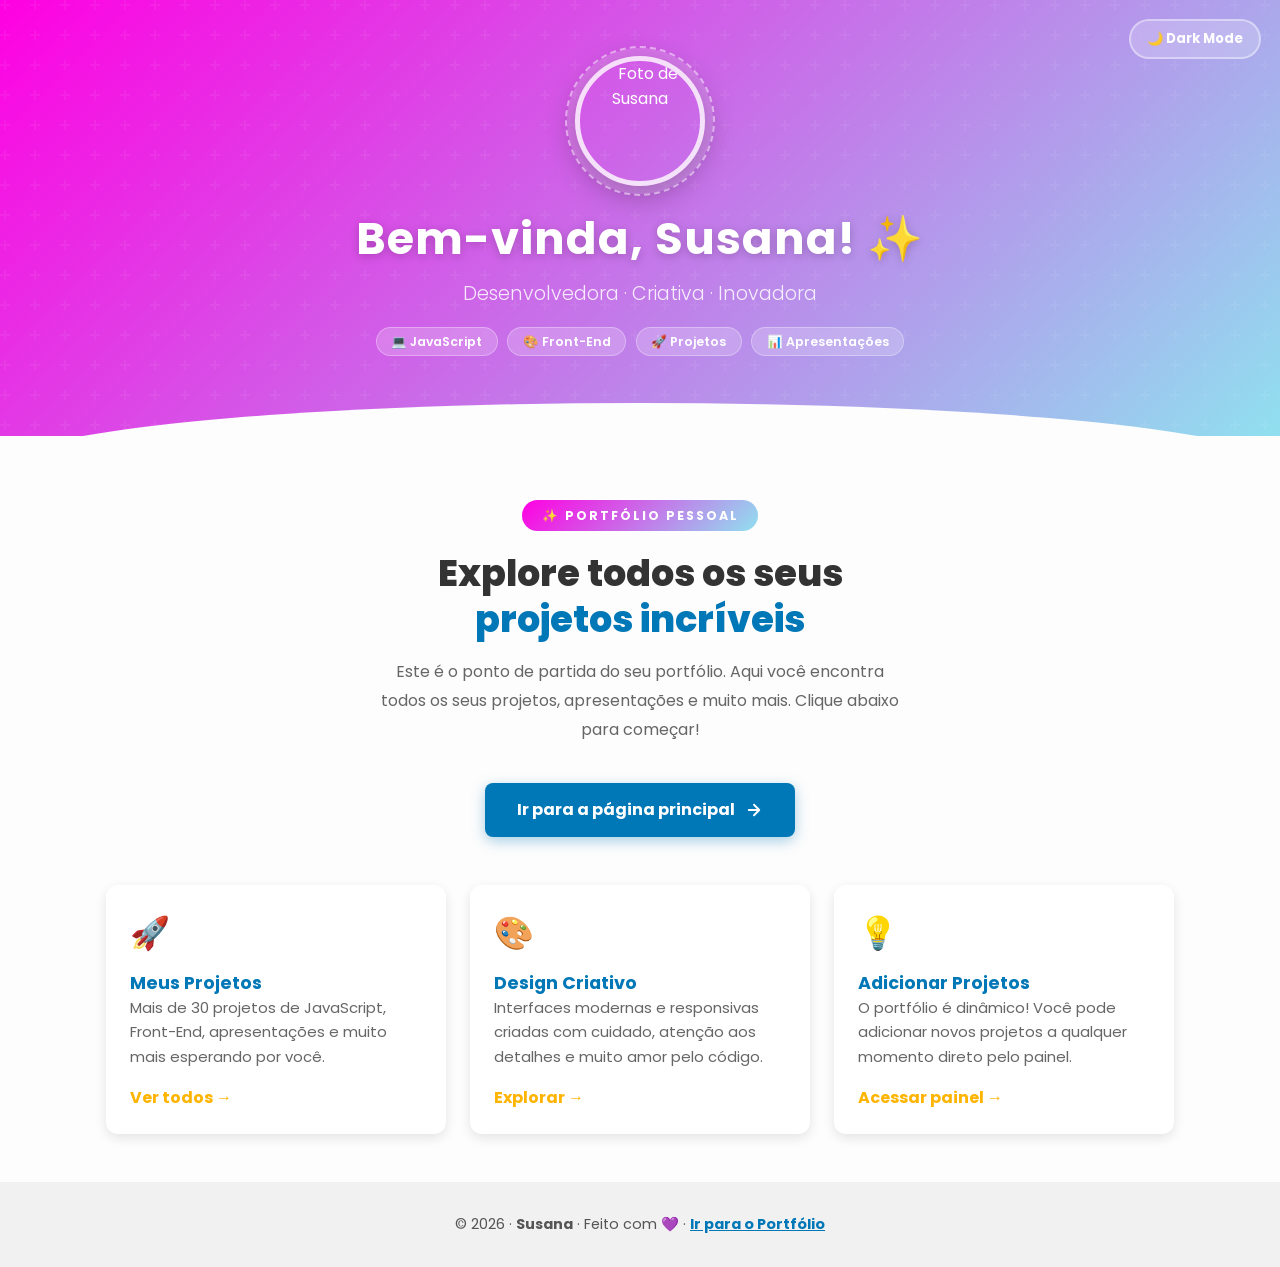
==== boas vindas.html @ 1729e867 "Add files via upload" ====
<!DOCTYPE html>
<html lang="pt-BR">
<head>
  <meta charset="UTF-8" />
  <meta name="viewport" content="width=device-width, initial-scale=1.0"/>
  <title>Bem-vinda, Susana ✨</title>
  <link href="https://fonts.googleapis.com/css2?family=Poppins:wght@300;400;600;700&display=swap" rel="stylesheet">
  <style>
    :root {
      --bg-light: #fdfdfd;
      --bg-dark: #121212;
      --text-light: #333;
      --text-dark: #f5f5f5;
      --accent: #0077b6;
      --secondary: #ffb400;
      --gradient: linear-gradient(135deg, #FF00E2, #90e0ef);
    }

    * { margin: 0; padding: 0; box-sizing: border-box; }

    body {
      font-family: 'Poppins', 'Segoe UI', sans-serif;
      background: var(--bg-light);
      color: var(--text-light);
      transition: background 0.4s ease, color 0.4s ease;
      min-height: 100vh;
      display: flex;
      flex-direction: column;
    }

    /* ── HEADER ── */
    header {
      text-align: center;
      padding: 3.5rem 1rem 5rem;
      background: var(--gradient);
      color: #fff;
      position: relative;
      overflow: hidden;
    }

    header::before {
      content: '';
      position: absolute;
      inset: 0;
      background: url("data:image/svg+xml,%3Csvg width='60' height='60' viewBox='0 0 60 60' xmlns='http://www.w3.org/2000/svg'%3E%3Cg fill='none' fill-rule='evenodd'%3E%3Cg fill='%23ffffff' fill-opacity='0.05'%3E%3Cpath d='M36 34v-4h-2v4h-4v2h4v4h2v-4h4v-2h-4zm0-30V0h-2v4h-4v2h4v4h2V6h4V4h-4zM6 34v-4H4v4H0v2h4v4h2v-4h4v-2H6zM6 4V0H4v4H0v2h4v4h2V6h4V4H6z'/%3E%3C/g%3E%3C/g%3E%3C/svg%3E");
    }

    header::after {
      content: '';
      position: absolute;
      bottom: -32px;
      left: 0;
      width: 100%;
      height: 65px;
      background: var(--bg-light);
      border-radius: 50% 50% 0 0 / 100% 100% 0 0;
      transition: background 0.4s ease;
    }

    /* Avatar igual ao portfólio */
    .avatar-wrapper {
      position: relative;
      display: inline-block;
      margin-bottom: 1.2rem;
    }

    .avatar-wrapper img {
      width: 130px;
      height: 130px;
      border-radius: 50%;
      border: 5px solid rgba(255,255,255,0.8);
      box-shadow: 0 0 0 8px rgba(255,255,255,0.15), 0 8px 30px rgba(0,0,0,0.3);
      object-fit: cover;
      display: block;
    }

    .avatar-ring {
      position: absolute;
      inset: -10px;
      border-radius: 50%;
      border: 2px dashed rgba(255,255,255,0.5);
      animation: spin 12s linear infinite;
    }

    @keyframes spin { to { transform: rotate(360deg); } }

    header h1 {
      margin: 0;
      font-size: 2.8rem;
      font-weight: 700;
      letter-spacing: 1px;
      text-shadow: 0 2px 10px rgba(0,0,0,0.2);
    }

    header p {
      font-size: 1.2rem;
      color: rgba(255,255,255,0.85);
      margin-top: 0.4rem;
      font-weight: 300;
    }

    .badges {
      display: flex;
      justify-content: center;
      gap: 0.6rem;
      margin-top: 1.2rem;
      flex-wrap: wrap;
    }

    .badge {
      background: rgba(255,255,255,0.2);
      backdrop-filter: blur(6px);
      color: #fff;
      padding: 0.3rem 0.9rem;
      border-radius: 50px;
      font-size: 0.78rem;
      font-weight: 600;
      border: 1px solid rgba(255,255,255,0.3);
    }

    /* Botão dark mode */
    .toggle-btn {
      position: absolute;
      top: 1.2rem;
      right: 1.2rem;
      background: rgba(255,255,255,0.2);
      border: 2px solid rgba(255,255,255,0.4);
      color: #fff;
      padding: 0.5rem 1rem;
      border-radius: 50px;
      cursor: pointer;
      font-size: 0.82rem;
      font-weight: bold;
      font-family: 'Poppins', sans-serif;
      backdrop-filter: blur(6px);
      transition: background 0.3s, transform 0.2s;
    }

    .toggle-btn:hover {
      background: rgba(255,255,255,0.35);
      transform: scale(1.05);
    }

    /* ── CONTEÚDO ── */
    .welcome-content {
      display: flex;
      flex-direction: column;
      align-items: center;
      justify-content: center;
      flex: 1;
      padding: 4rem 1rem 2rem;
      text-align: center;
    }

    .welcome-badge {
      display: inline-block;
      background: var(--gradient);
      color: #fff;
      font-size: 0.78rem;
      font-weight: 700;
      letter-spacing: 2px;
      text-transform: uppercase;
      padding: 0.4rem 1.2rem;
      border-radius: 50px;
      margin-bottom: 1.2rem;
      opacity: 0;
      animation: fadeIn 0.6s 0.1s forwards;
    }

    .welcome-title {
      font-size: 2.3rem;
      font-weight: 800;
      color: var(--text-light);
      margin-bottom: 1rem;
      line-height: 1.25;
      opacity: 0;
      animation: fadeIn 0.7s 0.2s forwards;
      transition: color 0.4s;
    }

    .welcome-title span {
      color: var(--accent);
    }

    .welcome-desc {
      font-size: 1rem;
      color: #666;
      max-width: 520px;
      line-height: 1.8;
      margin-bottom: 2.4rem;
      opacity: 0;
      animation: fadeIn 0.7s 0.3s forwards;
      transition: color 0.4s;
    }

    /* ── BOTÃO PRINCIPAL ── */
    .btn-go {
      display: inline-flex;
      align-items: center;
      gap: 10px;
      padding: 0.9rem 2rem;
      border: none;
      border-radius: 8px;
      background: var(--accent);
      color: #fff;
      cursor: pointer;
      font-weight: bold;
      font-size: 1rem;
      font-family: 'Poppins', sans-serif;
      text-decoration: none;
      transition: background 0.3s ease, transform 0.2s ease, box-shadow 0.3s;
      box-shadow: 0 4px 14px rgba(0,119,182,0.35);
      opacity: 0;
      animation: fadeIn 0.7s 0.4s forwards;
    }

    .btn-go:hover {
      background: #005f87;
      transform: scale(1.05);
      box-shadow: 0 6px 20px rgba(0,119,182,0.5);
    }

    .btn-go:hover svg {
      transform: translateX(4px);
    }

    .btn-go svg {
      transition: transform 0.2s;
    }

    /* ── CARDS ── */
    main {
      max-width: 1100px;
      margin: auto;
      padding: 1rem 1rem 3rem;
      display: grid;
      grid-template-columns: repeat(auto-fit, minmax(280px, 1fr));
      gap: 1.5rem;
      width: 100%;
    }

    .card {
      background: #fff;
      padding: 1.5rem;
      border-radius: 12px;
      box-shadow: 0 4px 12px rgba(0,0,0,0.1);
      transition: transform 0.3s, box-shadow 0.3s, background 0.4s;
      opacity: 0;
      transform: translateY(20px);
      animation: fadeIn 0.8s forwards;
    }

    .card:nth-child(1) { animation-delay: 0.5s; }
    .card:nth-child(2) { animation-delay: 0.65s; }
    .card:nth-child(3) { animation-delay: 0.8s; }

    .card:hover {
      transform: translateY(-5px) scale(1.03);
      box-shadow: 0 6px 18px rgba(0,0,0,0.2);
    }

    .card-icon { font-size: 2rem; margin-bottom: 0.8rem; }

    .card h2 {
      margin-top: 0;
      color: var(--accent);
      font-size: 1.1rem;
    }

    .card p {
      font-size: 0.93rem;
      color: #666;
      line-height: 1.65;
      transition: color 0.4s;
    }

    .card a {
      display: inline-block;
      margin-top: 1rem;
      color: var(--secondary);
      text-decoration: none;
      font-weight: bold;
      transition: color 0.3s ease;
    }

    .card a:hover { color: #e09b00; }

    /* ── FOOTER ── */
    footer {
      text-align: center;
      padding: 2rem;
      background: #f1f1f1;
      font-size: 0.9rem;
      color: #555;
      transition: background 0.4s ease, color 0.4s ease;
    }

    footer a { color: var(--accent); font-weight: bold; }

    /* ── DARK MODE ── */
    .dark-mode { background: var(--bg-dark); color: var(--text-dark); }
    .dark-mode header::after { background: var(--bg-dark); }
    .dark-mode .welcome-title { color: var(--text-dark); }
    .dark-mode .welcome-desc,
    .dark-mode .card p { color: #aaa; }
    .dark-mode .card { background: #1e1e1e; color: var(--text-dark); }
    .dark-mode footer { background: #1a1a1a; color: #ccc; }

    /* ── ANIMAÇÃO ── */
    @keyframes fadeIn {
      to { opacity: 1; transform: translateY(0); }
    }
  </style>
</head>
<body>

  <!-- HEADER -->
  <header>
    <button class="toggle-btn" onclick="toggleDark()" id="darkBtn">🌙 Dark Mode</button>

    <div class="avatar-wrapper">
      <div class="avatar-ring"></div>
      <img src="https://api.dicebear.com/7.x/adventurer/svg?seed=Susana&backgroundColor=ffdfbf" alt="Foto de Susana">
    </div>

    <h1>Bem-vinda, Susana! ✨</h1>
    <p>Desenvolvedora · Criativa · Inovadora</p>

    <div class="badges">
      <span class="badge">💻 JavaScript</span>
      <span class="badge">🎨 Front-End</span>
      <span class="badge">🚀 Projetos</span>
      <span class="badge">📊 Apresentações</span>
    </div>
  </header>

  <!-- CONTEÚDO CENTRAL -->
  <div class="welcome-content">
    <span class="welcome-badge">✨ Portfólio Pessoal</span>

    <h2 class="welcome-title">
      Explore todos os seus<br><span>projetos incríveis</span>
    </h2>

    <p class="welcome-desc">
      Este é o ponto de partida do seu portfólio. Aqui você encontra todos
      os seus projetos, apresentações e muito mais. Clique abaixo para começar!
    </p>

    <!-- BOTÃO → vai para o portfólio -->
    <a href="index.html" class="btn-go">
      Ir para a página principal
      <svg width="18" height="18" fill="none" stroke="currentColor"
           stroke-width="2.5" stroke-linecap="round" stroke-linejoin="round"
           viewBox="0 0 24 24">
        <path d="M5 12h14M12 5l7 7-7 7"/>
      </svg>
    </a>
  </div>

  <!-- CARDS DE DESTAQUE -->
  <main>
    <div class="card">
      <div class="card-icon">🚀</div>
      <h2>Meus Projetos</h2>
      <p>Mais de 30 projetos de JavaScript, Front-End, apresentações e muito mais esperando por você.</p>
      <a href="index.html">Ver todos →</a>
    </div>

    <div class="card">
      <div class="card-icon">🎨</div>
      <h2>Design Criativo</h2>
      <p>Interfaces modernas e responsivas criadas com cuidado, atenção aos detalhes e muito amor pelo código.</p>
      <a href="index.html">Explorar →</a>
    </div>

    <div class="card">
      <div class="card-icon">💡</div>
      <h2>Adicionar Projetos</h2>
      <p>O portfólio é dinâmico! Você pode adicionar novos projetos a qualquer momento direto pelo painel.</p>
      <a href="index.html">Acessar painel →</a>
    </div>
  </main>

  <!-- FOOTER -->
  <footer>
    <p>© 2026 · <strong>Susana</strong> · Feito com 💜 · <a href="index.html">Ir para o Portfólio</a></p>
  </footer>

  <script>
    function toggleDark() {
      const isDark = document.body.classList.toggle('dark-mode');
      document.getElementById('darkBtn').textContent = isDark ? '☀️ Light Mode' : '🌙 Dark Mode';
    }
  </script>

</body>
</html>
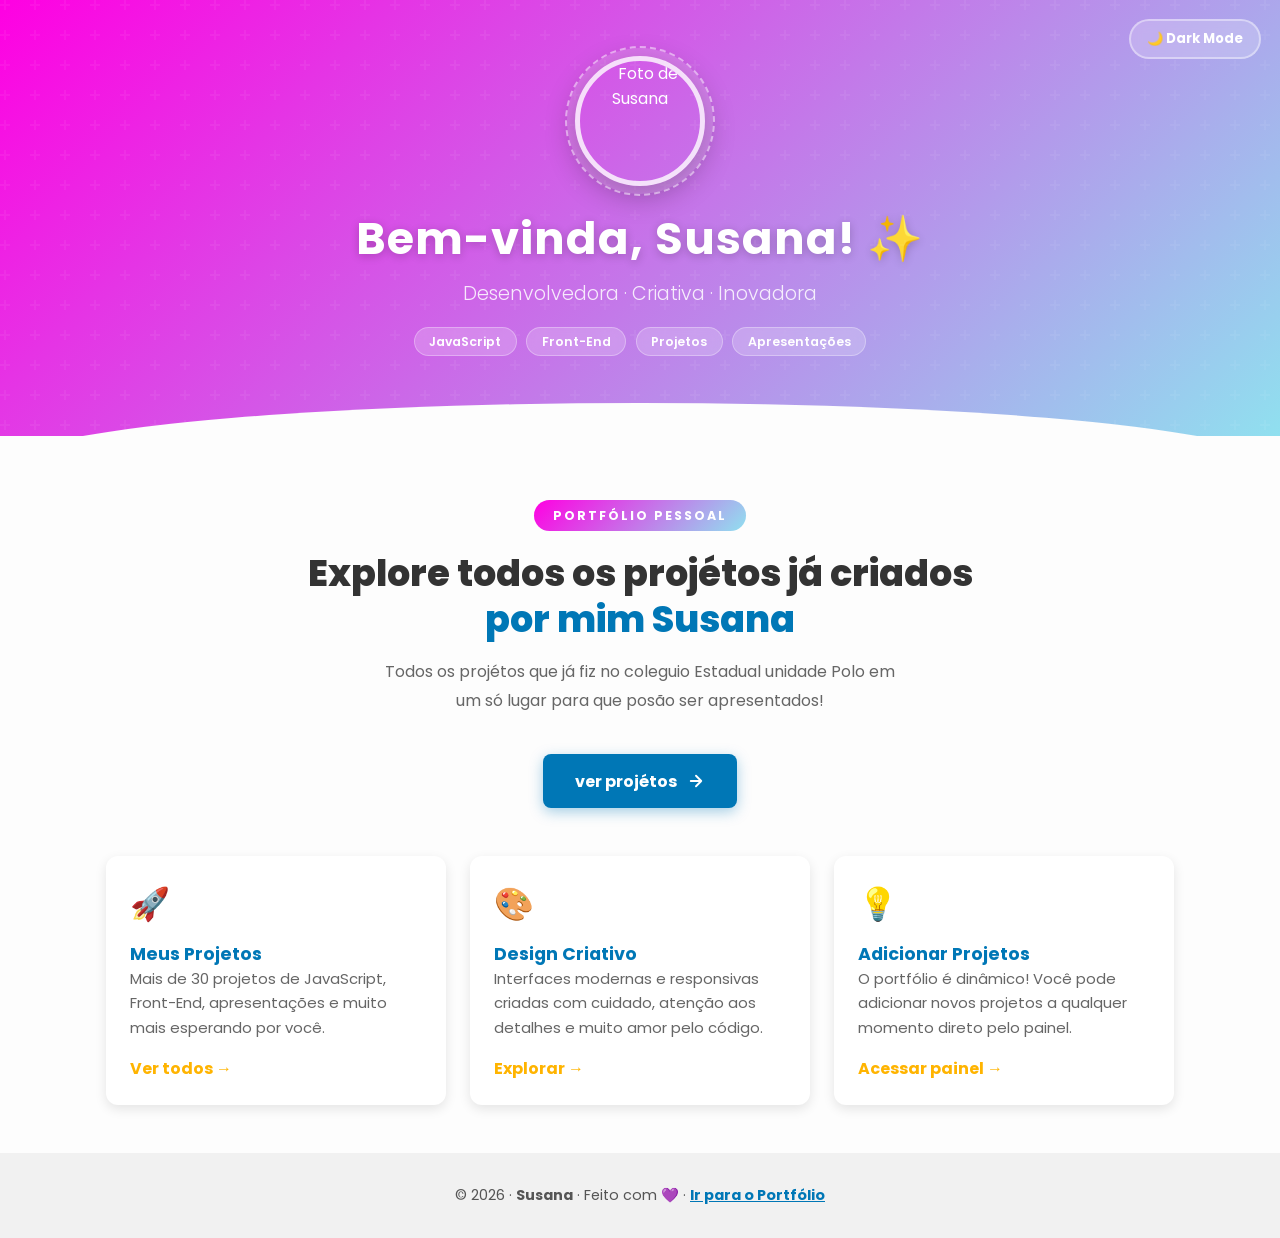
==== commit fe3ae7a6: "Update boas vindas.html" ====
--- a/boas vindas.html
+++ b/boas vindas.html
@@ -3,7 +3,7 @@
 <head>
   <meta charset="UTF-8" />
   <meta name="viewport" content="width=device-width, initial-scale=1.0"/>
-  <title>Bem-vinda, Susana ✨</title>
+  <title>Bem-vindos ao mue portifolio ✨</title>
   <link href="https://fonts.googleapis.com/css2?family=Poppins:wght@300;400;600;700&display=swap" rel="stylesheet">
   <style>
     :root {
@@ -327,29 +327,29 @@
     <p>Desenvolvedora · Criativa · Inovadora</p>
 
     <div class="badges">
-      <span class="badge">💻 JavaScript</span>
-      <span class="badge">🎨 Front-End</span>
-      <span class="badge">🚀 Projetos</span>
-      <span class="badge">📊 Apresentações</span>
+      <span class="badge"> JavaScript</span>
+      <span class="badge"> Front-End</span>
+      <span class="badge"> Projetos</span>
+      <span class="badge"> Apresentações</span>
     </div>
   </header>
 
   <!-- CONTEÚDO CENTRAL -->
   <div class="welcome-content">
-    <span class="welcome-badge">✨ Portfólio Pessoal</span>
+    <span class="welcome-badge"> Portfólio Pessoal</span>
 
     <h2 class="welcome-title">
-      Explore todos os seus<br><span>projetos incríveis</span>
+      Explore todos os projétos já criados<br><span>por mim Susana</span>
     </h2>
 
     <p class="welcome-desc">
-      Este é o ponto de partida do seu portfólio. Aqui você encontra todos
-      os seus projetos, apresentações e muito mais. Clique abaixo para começar!
+      Todos os projétos que já fiz no coleguio Estadual unidade Polo 
+          em um só lugar para que posão ser apresentados! 
     </p>
 
     <!-- BOTÃO → vai para o portfólio -->
     <a href="index.html" class="btn-go">
-      Ir para a página principal
+      ver projétos
       <svg width="18" height="18" fill="none" stroke="currentColor"
            stroke-width="2.5" stroke-linecap="round" stroke-linejoin="round"
            viewBox="0 0 24 24">
@@ -395,4 +395,4 @@
   </script>
 
 </body>
-</html>+</html>
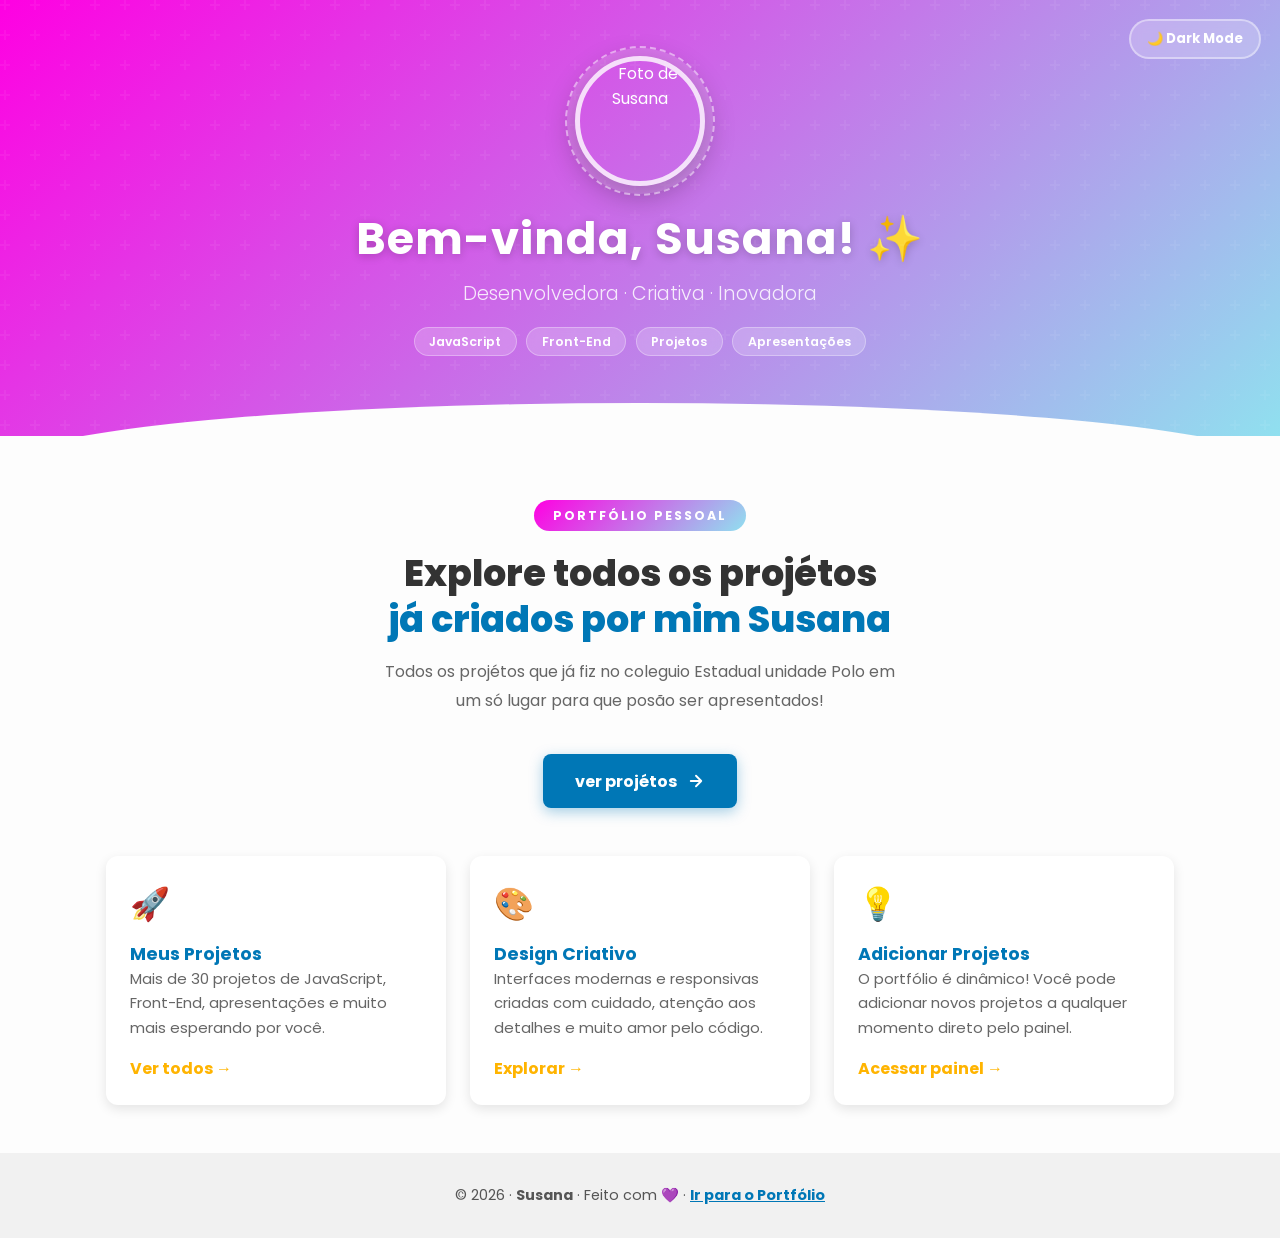
==== commit 111bab09: "Update boas vindas.html" ====
--- a/boas vindas.html
+++ b/boas vindas.html
@@ -339,7 +339,7 @@
     <span class="welcome-badge"> Portfólio Pessoal</span>
 
     <h2 class="welcome-title">
-      Explore todos os projétos já criados<br><span>por mim Susana</span>
+      Explore todos os projétos<br><span>já criados por mim Susana</span>
     </h2>
 
     <p class="welcome-desc">
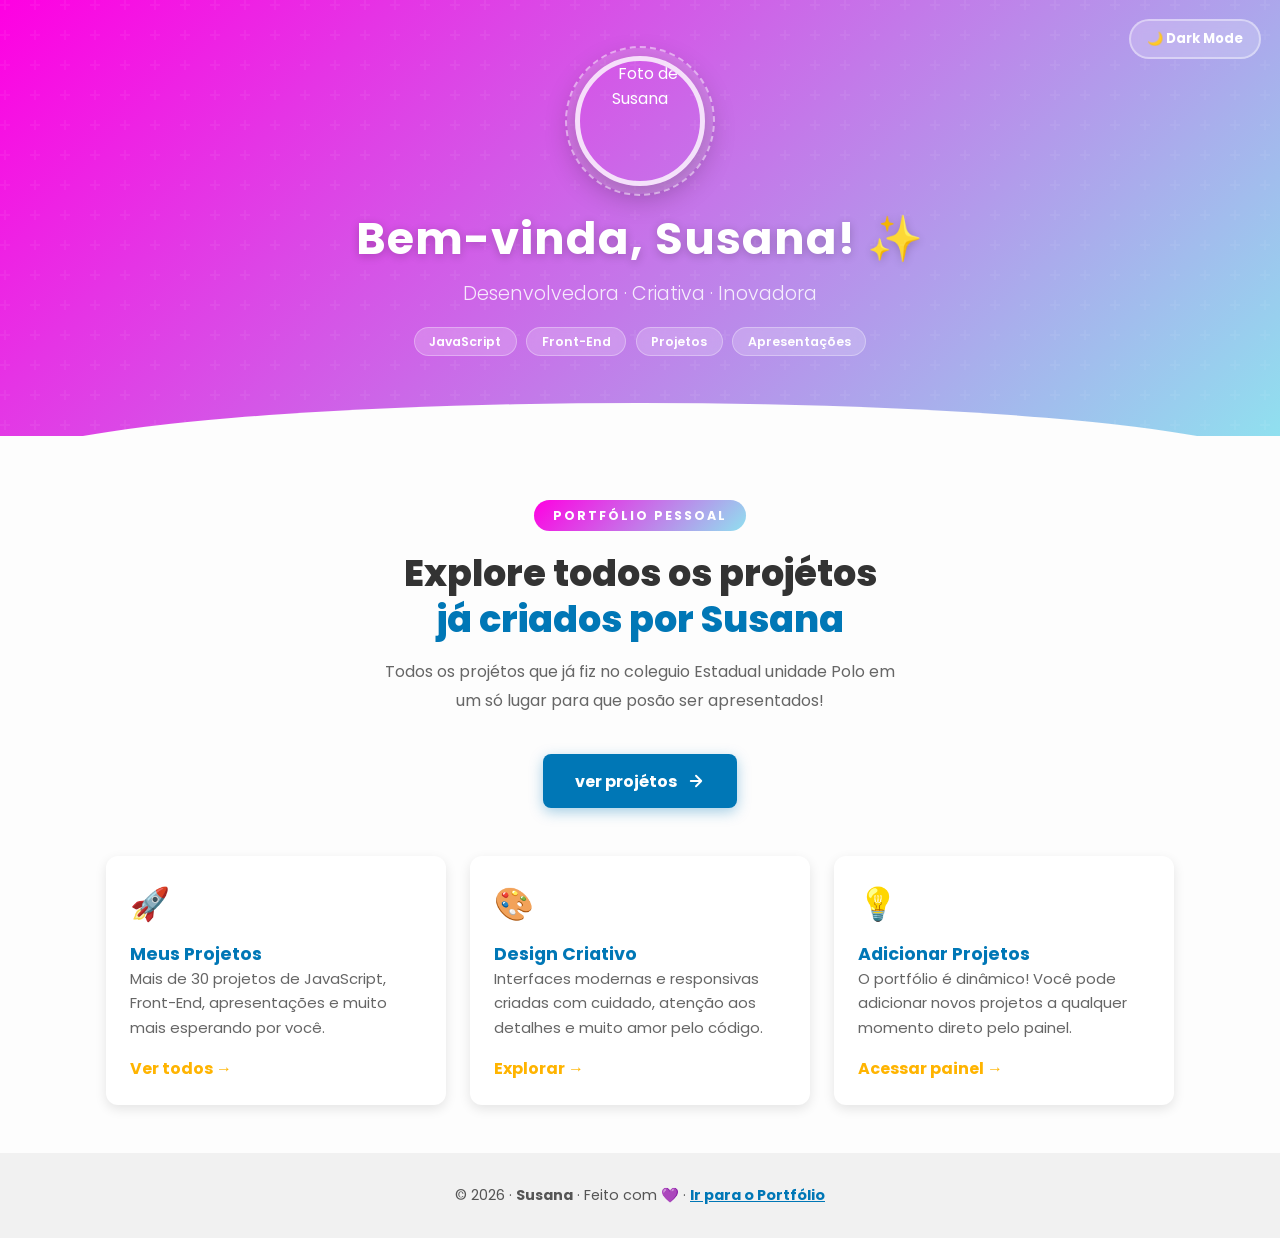
==== commit 94a96db1: "Update boas vindas.html" ====
--- a/boas vindas.html
+++ b/boas vindas.html
@@ -339,7 +339,7 @@
     <span class="welcome-badge"> Portfólio Pessoal</span>
 
     <h2 class="welcome-title">
-      Explore todos os projétos<br><span>já criados por mim Susana</span>
+      Explore todos os projétos<br><span>já criados por Susana</span>
     </h2>
 
     <p class="welcome-desc">
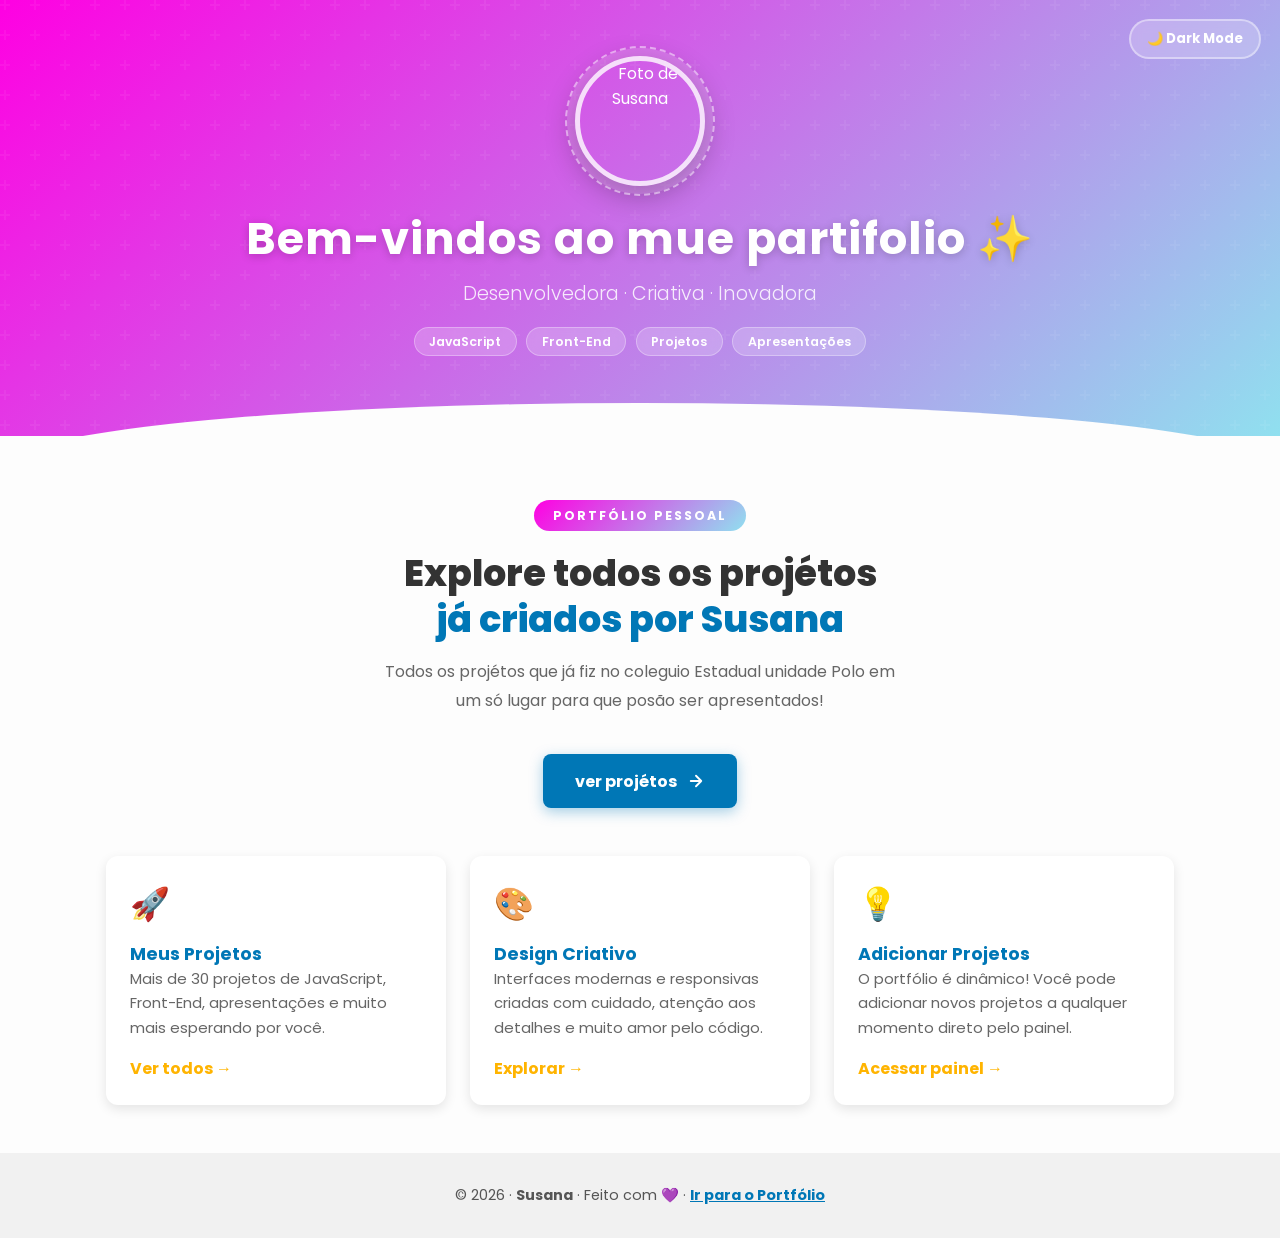
==== commit 3535d6d0: "Update boas vindas.html" ====
--- a/boas vindas.html
+++ b/boas vindas.html
@@ -323,7 +323,7 @@
       <img src="https://api.dicebear.com/7.x/adventurer/svg?seed=Susana&backgroundColor=ffdfbf" alt="Foto de Susana">
     </div>
 
-    <h1>Bem-vinda, Susana! ✨</h1>
+    <h1>Bem-vindos ao mue partifolio ✨</h1>
     <p>Desenvolvedora · Criativa · Inovadora</p>
 
     <div class="badges">
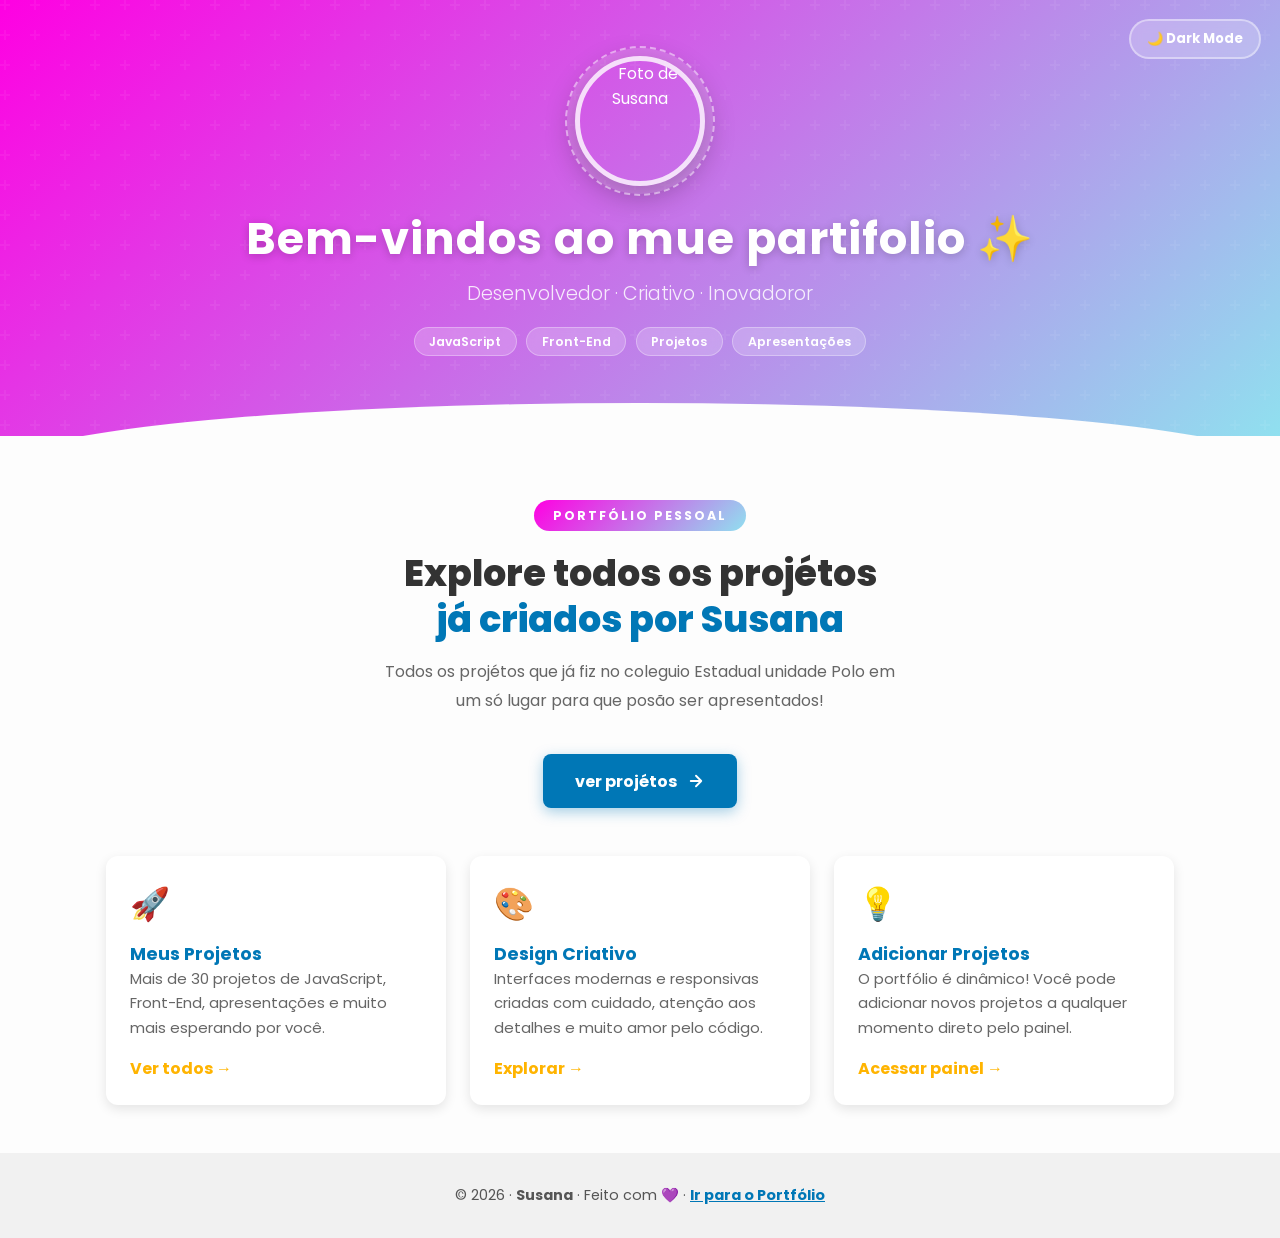
==== commit 320997f8: "Update boas vindas.html" ====
--- a/boas vindas.html
+++ b/boas vindas.html
@@ -324,7 +324,7 @@
     </div>
 
     <h1>Bem-vindos ao mue partifolio ✨</h1>
-    <p>Desenvolvedora · Criativa · Inovadora</p>
+    <p>Desenvolvedor · Criativo · Inovadoror</p>
 
     <div class="badges">
       <span class="badge"> JavaScript</span>
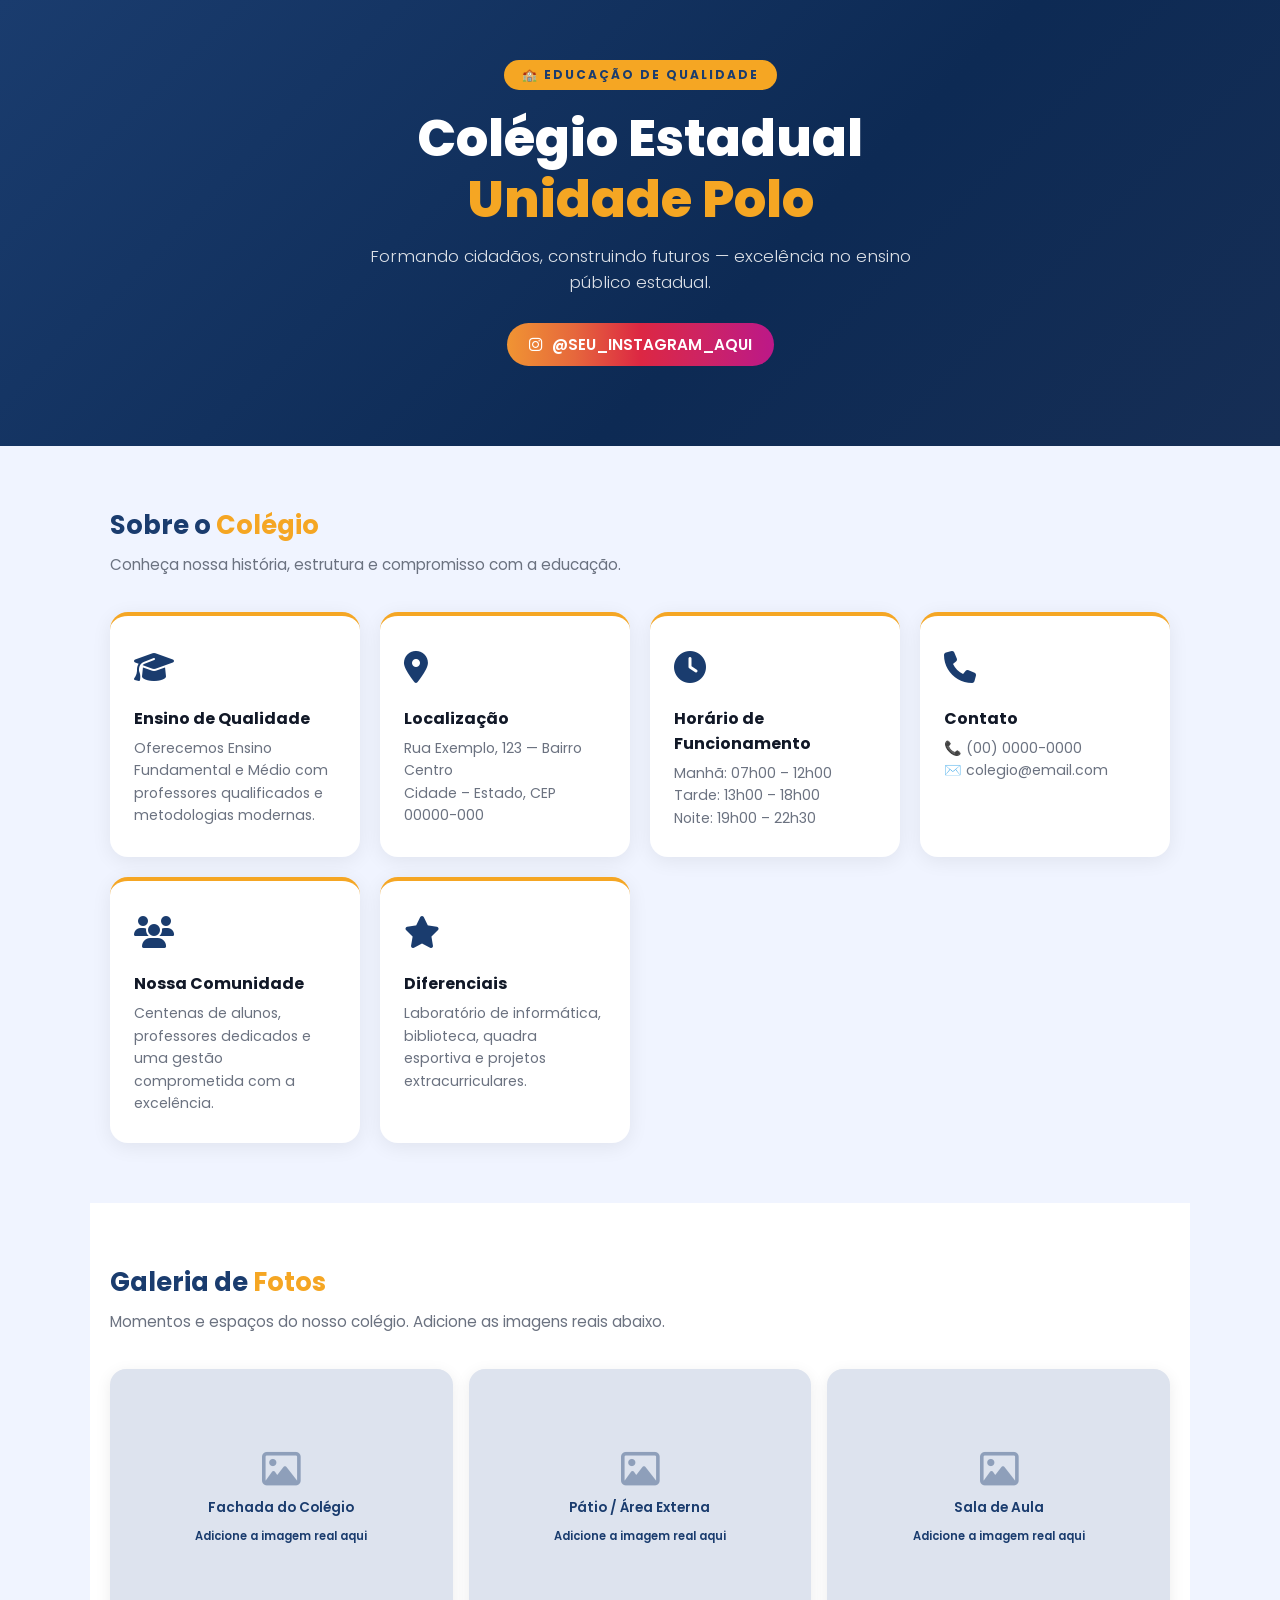
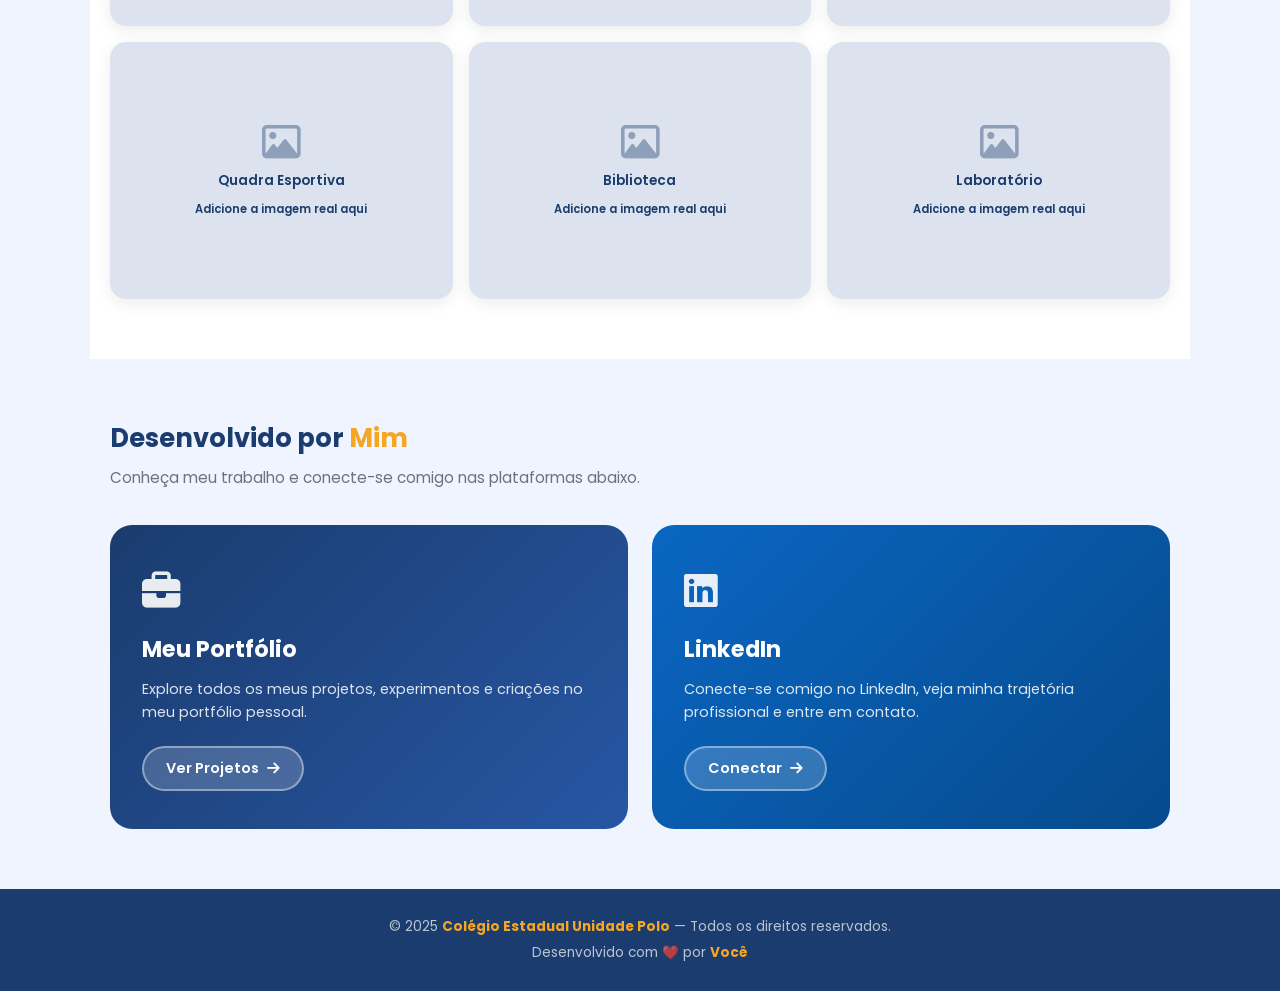
==== commit 5b8d2dfd: "tela inicial.html" ====
--- a/boas vindas.html
+++ b/boas vindas.html
@@ -1,398 +1,366 @@
+
 <!DOCTYPE html>
 <html lang="pt-BR">
 <head>
   <meta charset="UTF-8" />
   <meta name="viewport" content="width=device-width, initial-scale=1.0"/>
-  <title>Bem-vindos ao mue portifolio ✨</title>
-  <link href="https://fonts.googleapis.com/css2?family=Poppins:wght@300;400;600;700&display=swap" rel="stylesheet">
+  <title>Colégio Estadual Unidade Polo</title>
+  <link href="https://fonts.googleapis.com/css2?family=Poppins:wght@300;400;600;700;800&display=swap" rel="stylesheet"/>
+  <link rel="stylesheet" href="https://cdnjs.cloudflare.com/ajax/libs/font-awesome/6.5.0/css/all.min.css"/>
   <style>
+    *, *::before, *::after { box-sizing: border-box; margin: 0; padding: 0; }
+
     :root {
-      --bg-light: #fdfdfd;
-      --bg-dark: #121212;
-      --text-light: #333;
-      --text-dark: #f5f5f5;
-      --accent: #0077b6;
-      --secondary: #ffb400;
-      --gradient: linear-gradient(135deg, #FF00E2, #90e0ef);
-    }
-
-    * { margin: 0; padding: 0; box-sizing: border-box; }
+      --blue:    #1a3c6e;
+      --gold:    #f5a623;
+      --light:   #f0f4ff;
+      --white:   #ffffff;
+      --gray:    #6b7280;
+      --dark:    #111827;
+    }
 
     body {
-      font-family: 'Poppins', 'Segoe UI', sans-serif;
-      background: var(--bg-light);
-      color: var(--text-light);
-      transition: background 0.4s ease, color 0.4s ease;
-      min-height: 100vh;
-      display: flex;
-      flex-direction: column;
-    }
-
-    /* ── HEADER ── */
+      font-family: 'Poppins', sans-serif;
+      background: var(--light);
+      color: var(--dark);
+      overflow-x: hidden;
+    }
+
+    /* ── HERO ── */
     header {
+      background: linear-gradient(135deg, var(--blue) 0%, #0d2a54 60%, #162e55 100%);
+      color: var(--white);
+      padding: 60px 20px 80px;
       text-align: center;
-      padding: 3.5rem 1rem 5rem;
-      background: var(--gradient);
-      color: #fff;
       position: relative;
       overflow: hidden;
     }
-
     header::before {
       content: '';
       position: absolute;
       inset: 0;
-      background: url("data:image/svg+xml,%3Csvg width='60' height='60' viewBox='0 0 60 60' xmlns='http://www.w3.org/2000/svg'%3E%3Cg fill='none' fill-rule='evenodd'%3E%3Cg fill='%23ffffff' fill-opacity='0.05'%3E%3Cpath d='M36 34v-4h-2v4h-4v2h4v4h2v-4h4v-2h-4zm0-30V0h-2v4h-4v2h4v4h2V6h4V4h-4zM6 34v-4H4v4H0v2h4v4h2v-4h4v-2H6zM6 4V0H4v4H0v2h4v4h2V6h4V4H6z'/%3E%3C/g%3E%3C/g%3E%3C/svg%3E");
-    }
-
-    header::after {
-      content: '';
-      position: absolute;
-      bottom: -32px;
-      left: 0;
-      width: 100%;
-      height: 65px;
-      background: var(--bg-light);
-      border-radius: 50% 50% 0 0 / 100% 100% 0 0;
-      transition: background 0.4s ease;
-    }
-
-    /* Avatar igual ao portfólio */
-    .avatar-wrapper {
-      position: relative;
+      background: url('https://www.transparenttextures.com/patterns/cubes.png') repeat;
+      opacity: .06;
+    }
+    .hero-badge {
       display: inline-block;
-      margin-bottom: 1.2rem;
-    }
-
-    .avatar-wrapper img {
-      width: 130px;
-      height: 130px;
-      border-radius: 50%;
-      border: 5px solid rgba(255,255,255,0.8);
-      box-shadow: 0 0 0 8px rgba(255,255,255,0.15), 0 8px 30px rgba(0,0,0,0.3);
-      object-fit: cover;
-      display: block;
-    }
-
-    .avatar-ring {
-      position: absolute;
-      inset: -10px;
-      border-radius: 50%;
-      border: 2px dashed rgba(255,255,255,0.5);
-      animation: spin 12s linear infinite;
-    }
-
-    @keyframes spin { to { transform: rotate(360deg); } }
-
-    header h1 {
-      margin: 0;
-      font-size: 2.8rem;
+      background: var(--gold);
+      color: var(--blue);
       font-weight: 700;
-      letter-spacing: 1px;
-      text-shadow: 0 2px 10px rgba(0,0,0,0.2);
-    }
-
-    header p {
-      font-size: 1.2rem;
-      color: rgba(255,255,255,0.85);
-      margin-top: 0.4rem;
-      font-weight: 300;
-    }
-
-    .badges {
-      display: flex;
-      justify-content: center;
-      gap: 0.6rem;
-      margin-top: 1.2rem;
-      flex-wrap: wrap;
-    }
-
-    .badge {
-      background: rgba(255,255,255,0.2);
-      backdrop-filter: blur(6px);
-      color: #fff;
-      padding: 0.3rem 0.9rem;
-      border-radius: 50px;
-      font-size: 0.78rem;
-      font-weight: 600;
-      border: 1px solid rgba(255,255,255,0.3);
-    }
-
-    /* Botão dark mode */
-    .toggle-btn {
-      position: absolute;
-      top: 1.2rem;
-      right: 1.2rem;
-      background: rgba(255,255,255,0.2);
-      border: 2px solid rgba(255,255,255,0.4);
-      color: #fff;
-      padding: 0.5rem 1rem;
-      border-radius: 50px;
-      cursor: pointer;
-      font-size: 0.82rem;
-      font-weight: bold;
-      font-family: 'Poppins', sans-serif;
-      backdrop-filter: blur(6px);
-      transition: background 0.3s, transform 0.2s;
-    }
-
-    .toggle-btn:hover {
-      background: rgba(255,255,255,0.35);
-      transform: scale(1.05);
-    }
-
-    /* ── CONTEÚDO ── */
-    .welcome-content {
-      display: flex;
-      flex-direction: column;
-      align-items: center;
-      justify-content: center;
-      flex: 1;
-      padding: 4rem 1rem 2rem;
-      text-align: center;
-    }
-
-    .welcome-badge {
-      display: inline-block;
-      background: var(--gradient);
-      color: #fff;
-      font-size: 0.78rem;
-      font-weight: 700;
+      font-size: .75rem;
       letter-spacing: 2px;
       text-transform: uppercase;
-      padding: 0.4rem 1.2rem;
+      padding: 6px 18px;
       border-radius: 50px;
-      margin-bottom: 1.2rem;
-      opacity: 0;
-      animation: fadeIn 0.6s 0.1s forwards;
-    }
-
-    .welcome-title {
-      font-size: 2.3rem;
+      margin-bottom: 18px;
+    }
+    header h1 {
+      font-size: clamp(1.8rem, 5vw, 3.2rem);
       font-weight: 800;
-      color: var(--text-light);
-      margin-bottom: 1rem;
-      line-height: 1.25;
-      opacity: 0;
-      animation: fadeIn 0.7s 0.2s forwards;
-      transition: color 0.4s;
-    }
-
-    .welcome-title span {
-      color: var(--accent);
-    }
-
-    .welcome-desc {
-      font-size: 1rem;
-      color: #666;
-      max-width: 520px;
-      line-height: 1.8;
-      margin-bottom: 2.4rem;
-      opacity: 0;
-      animation: fadeIn 0.7s 0.3s forwards;
-      transition: color 0.4s;
-    }
-
-    /* ── BOTÃO PRINCIPAL ── */
-    .btn-go {
+      line-height: 1.2;
+      margin-bottom: 12px;
+      position: relative;
+    }
+    header h1 span { color: var(--gold); }
+    header p.subtitle {
+      font-size: 1.05rem;
+      font-weight: 300;
+      opacity: .85;
+      max-width: 560px;
+      margin: 0 auto 28px;
+      position: relative;
+    }
+    .instagram-pill {
       display: inline-flex;
       align-items: center;
       gap: 10px;
-      padding: 0.9rem 2rem;
-      border: none;
-      border-radius: 8px;
-      background: var(--accent);
+      background: linear-gradient(90deg,#f09433,#e6683c,#dc2743,#cc2366,#bc1888);
       color: #fff;
-      cursor: pointer;
-      font-weight: bold;
-      font-size: 1rem;
-      font-family: 'Poppins', sans-serif;
+      font-weight: 600;
+      font-size: .95rem;
+      padding: 10px 22px;
+      border-radius: 50px;
       text-decoration: none;
-      transition: background 0.3s ease, transform 0.2s ease, box-shadow 0.3s;
-      box-shadow: 0 4px 14px rgba(0,119,182,0.35);
-      opacity: 0;
-      animation: fadeIn 0.7s 0.4s forwards;
-    }
-
-    .btn-go:hover {
-      background: #005f87;
-      transform: scale(1.05);
-      box-shadow: 0 6px 20px rgba(0,119,182,0.5);
-    }
-
-    .btn-go:hover svg {
-      transform: translateX(4px);
-    }
-
-    .btn-go svg {
-      transition: transform 0.2s;
-    }
-
-    /* ── CARDS ── */
-    main {
+      transition: transform .25s, box-shadow .25s;
+      position: relative;
+    }
+    .instagram-pill:hover {
+      transform: translateY(-3px);
+      box-shadow: 0 8px 24px rgba(220,39,67,.45);
+    }
+
+    /* ── SECTION WRAPPER ── */
+    section {
       max-width: 1100px;
-      margin: auto;
-      padding: 1rem 1rem 3rem;
+      margin: 0 auto;
+      padding: 60px 20px;
+    }
+    .section-title {
+      font-size: 1.6rem;
+      font-weight: 700;
+      color: var(--blue);
+      margin-bottom: 8px;
+    }
+    .section-title span { color: var(--gold); }
+    .section-sub {
+      font-size: .95rem;
+      color: var(--gray);
+      margin-bottom: 36px;
+    }
+
+    /* ── INFO CARDS ── */
+    .info-grid {
+      display: grid;
+      grid-template-columns: repeat(auto-fit, minmax(230px, 1fr));
+      gap: 20px;
+    }
+    .info-card {
+      background: var(--white);
+      border-radius: 18px;
+      padding: 28px 24px;
+      box-shadow: 0 4px 20px rgba(0,0,0,.07);
+      border-top: 4px solid var(--gold);
+      transition: transform .25s;
+    }
+    .info-card:hover { transform: translateY(-5px); }
+    .info-card .icon {
+      font-size: 2rem;
+      color: var(--blue);
+      margin-bottom: 14px;
+    }
+    .info-card h3 { font-size: 1rem; font-weight: 700; margin-bottom: 6px; }
+    .info-card p  { font-size: .88rem; color: var(--gray); line-height: 1.6; }
+
+    /* ── GALLERY ── */
+    #galeria { background: var(--white); padding: 60px 0; }
+    #galeria > div { max-width: 1100px; margin: 0 auto; padding: 0 20px; }
+    .gallery-grid {
+      display: grid;
+      grid-template-columns: repeat(auto-fill, minmax(260px, 1fr));
+      gap: 16px;
+    }
+    .gallery-item {
+      border-radius: 16px;
+      overflow: hidden;
+      position: relative;
+      aspect-ratio: 4/3;
+      background: #dde3ee;
+      box-shadow: 0 4px 16px rgba(0,0,0,.08);
+    }
+    .gallery-item img {
+      width: 100%; height: 100%;
+      object-fit: cover;
+      transition: transform .4s;
+    }
+    .gallery-item:hover img { transform: scale(1.06); }
+    .gallery-placeholder {
+      display: flex; align-items: center; justify-content: center;
+      flex-direction: column; gap: 10px;
+      height: 100%;
+      color: var(--blue);
+      font-size: .85rem;
+      font-weight: 600;
+      text-align: center;
+      padding: 16px;
+    }
+    .gallery-placeholder i { font-size: 2.4rem; opacity: .4; }
+
+    /* ── CTA BLOCKS ── */
+    .cta-section {
       display: grid;
       grid-template-columns: repeat(auto-fit, minmax(280px, 1fr));
-      gap: 1.5rem;
-      width: 100%;
-    }
-
-    .card {
-      background: #fff;
-      padding: 1.5rem;
-      border-radius: 12px;
-      box-shadow: 0 4px 12px rgba(0,0,0,0.1);
-      transition: transform 0.3s, box-shadow 0.3s, background 0.4s;
-      opacity: 0;
-      transform: translateY(20px);
-      animation: fadeIn 0.8s forwards;
-    }
-
-    .card:nth-child(1) { animation-delay: 0.5s; }
-    .card:nth-child(2) { animation-delay: 0.65s; }
-    .card:nth-child(3) { animation-delay: 0.8s; }
-
-    .card:hover {
-      transform: translateY(-5px) scale(1.03);
-      box-shadow: 0 6px 18px rgba(0,0,0,0.2);
-    }
-
-    .card-icon { font-size: 2rem; margin-bottom: 0.8rem; }
-
-    .card h2 {
-      margin-top: 0;
-      color: var(--accent);
-      font-size: 1.1rem;
-    }
-
-    .card p {
-      font-size: 0.93rem;
-      color: #666;
-      line-height: 1.65;
-      transition: color 0.4s;
-    }
-
-    .card a {
-      display: inline-block;
-      margin-top: 1rem;
-      color: var(--secondary);
+      gap: 24px;
+    }
+    .cta-card {
+      border-radius: 22px;
+      padding: 38px 32px;
+      display: flex;
+      flex-direction: column;
+      align-items: flex-start;
+      gap: 12px;
       text-decoration: none;
-      font-weight: bold;
-      transition: color 0.3s ease;
-    }
-
-    .card a:hover { color: #e09b00; }
+      color: inherit;
+      transition: transform .25s, box-shadow .25s;
+      position: relative;
+      overflow: hidden;
+    }
+    .cta-card:hover { transform: translateY(-6px); box-shadow: 0 16px 40px rgba(0,0,0,.18); }
+    .cta-card.portfolio {
+      background: linear-gradient(135deg, var(--blue), #2756a3);
+      color: var(--white);
+    }
+    .cta-card.linkedin {
+      background: linear-gradient(135deg, #0a66c2, #064a8c);
+      color: var(--white);
+    }
+    .cta-card .cta-icon {
+      font-size: 2.4rem;
+      opacity: .9;
+    }
+    .cta-card h3 { font-size: 1.4rem; font-weight: 700; }
+    .cta-card p  { font-size: .9rem; opacity: .85; line-height: 1.6; }
+    .cta-card .cta-btn {
+      margin-top: 10px;
+      display: inline-flex;
+      align-items: center;
+      gap: 8px;
+      background: rgba(255,255,255,.18);
+      border: 2px solid rgba(255,255,255,.4);
+      color: #fff;
+      font-weight: 600;
+      font-size: .9rem;
+      padding: 10px 22px;
+      border-radius: 50px;
+      backdrop-filter: blur(6px);
+      transition: background .2s;
+    }
+    .cta-card:hover .cta-btn { background: rgba(255,255,255,.28); }
 
     /* ── FOOTER ── */
     footer {
+      background: var(--blue);
+      color: rgba(255,255,255,.7);
       text-align: center;
-      padding: 2rem;
-      background: #f1f1f1;
-      font-size: 0.9rem;
-      color: #555;
-      transition: background 0.4s ease, color 0.4s ease;
-    }
-
-    footer a { color: var(--accent); font-weight: bold; }
-
-    /* ── DARK MODE ── */
-    .dark-mode { background: var(--bg-dark); color: var(--text-dark); }
-    .dark-mode header::after { background: var(--bg-dark); }
-    .dark-mode .welcome-title { color: var(--text-dark); }
-    .dark-mode .welcome-desc,
-    .dark-mode .card p { color: #aaa; }
-    .dark-mode .card { background: #1e1e1e; color: var(--text-dark); }
-    .dark-mode footer { background: #1a1a1a; color: #ccc; }
-
-    /* ── ANIMAÇÃO ── */
-    @keyframes fadeIn {
-      to { opacity: 1; transform: translateY(0); }
-    }
+      padding: 28px 20px;
+      font-size: .85rem;
+    }
+    footer strong { color: var(--gold); }
   </style>
 </head>
 <body>
 
-  <!-- HEADER -->
-  <header>
-    <button class="toggle-btn" onclick="toggleDark()" id="darkBtn">🌙 Dark Mode</button>
-
-    <div class="avatar-wrapper">
-      <div class="avatar-ring"></div>
-      <img src="https://api.dicebear.com/7.x/adventurer/svg?seed=Susana&backgroundColor=ffdfbf" alt="Foto de Susana">
-    </div>
-
-    <h1>Bem-vindos ao mue partifolio ✨</h1>
-    <p>Desenvolvedor · Criativo · Inovadoror</p>
-
-    <div class="badges">
-      <span class="badge"> JavaScript</span>
-      <span class="badge"> Front-End</span>
-      <span class="badge"> Projetos</span>
-      <span class="badge"> Apresentações</span>
-    </div>
-  </header>
-
-  <!-- CONTEÚDO CENTRAL -->
-  <div class="welcome-content">
-    <span class="welcome-badge"> Portfólio Pessoal</span>
-
-    <h2 class="welcome-title">
-      Explore todos os projétos<br><span>já criados por Susana</span>
-    </h2>
-
-    <p class="welcome-desc">
-      Todos os projétos que já fiz no coleguio Estadual unidade Polo 
-          em um só lugar para que posão ser apresentados! 
-    </p>
-
-    <!-- BOTÃO → vai para o portfólio -->
-    <a href="index.html" class="btn-go">
-      ver projétos
-      <svg width="18" height="18" fill="none" stroke="currentColor"
-           stroke-width="2.5" stroke-linecap="round" stroke-linejoin="round"
-           viewBox="0 0 24 24">
-        <path d="M5 12h14M12 5l7 7-7 7"/>
-      </svg>
+<!-- ══════════ HERO ══════════ -->
+<header>
+  <div class="hero-badge">🏫 Educação de Qualidade</div>
+  <h1>Colégio Estadual<br><span>Unidade Polo</span></h1>
+  <p class="subtitle">Formando cidadãos, construindo futuros — excelência no ensino público estadual.</p>
+  <!-- ✏️ Substitua o @ abaixo pelo Instagram real do colégio -->
+  <a class="instagram-pill" href="https://instagram.com/SEU_INSTAGRAM_AQUI" target="_blank">
+    <i class="fa-brands fa-instagram"></i>
+    @SEU_INSTAGRAM_AQUI
+  </a>
+</header>
+
+<!-- ══════════ INFORMAÇÕES ══════════ -->
+<section id="sobre">
+  <p class="section-title">Sobre o <span>Colégio</span></p>
+  <p class="section-sub">Conheça nossa história, estrutura e compromisso com a educação.</p>
+  <div class="info-grid">
+    <div class="info-card">
+      <div class="icon"><i class="fa-solid fa-graduation-cap"></i></div>
+      <h3>Ensino de Qualidade</h3>
+      <p>Oferecemos Ensino Fundamental e Médio com professores qualificados e metodologias modernas.</p>
+    </div>
+    <div class="info-card">
+      <div class="icon"><i class="fa-solid fa-location-dot"></i></div>
+      <h3>Localização</h3>
+      <!-- ✏️ Substitua pelo endereço real -->
+      <p>Rua Exemplo, 123 — Bairro Centro<br>Cidade – Estado, CEP 00000-000</p>
+    </div>
+    <div class="info-card">
+      <div class="icon"><i class="fa-solid fa-clock"></i></div>
+      <h3>Horário de Funcionamento</h3>
+      <p>Manhã: 07h00 – 12h00<br>Tarde: 13h00 – 18h00<br>Noite: 19h00 – 22h30</p>
+    </div>
+    <div class="info-card">
+      <div class="icon"><i class="fa-solid fa-phone"></i></div>
+      <h3>Contato</h3>
+      <!-- ✏️ Substitua pelo contato real -->
+      <p>📞 (00) 0000-0000<br>✉️ colegio@email.com</p>
+    </div>
+    <div class="info-card">
+      <div class="icon"><i class="fa-solid fa-users"></i></div>
+      <h3>Nossa Comunidade</h3>
+      <p>Centenas de alunos, professores dedicados e uma gestão comprometida com a excelência.</p>
+    </div>
+    <div class="info-card">
+      <div class="icon"><i class="fa-solid fa-star"></i></div>
+      <h3>Diferenciais</h3>
+      <p>Laboratório de informática, biblioteca, quadra esportiva e projetos extracurriculares.</p>
+    </div>
+  </div>
+</section>
+
+<!-- ══════════ GALERIA ══════════ -->
+<section id="galeria" style="background:var(--white); padding:60px 0;">
+  <div style="max-width:1100px; margin:0 auto; padding:0 20px;">
+    <p class="section-title">Galeria de <span>Fotos</span></p>
+    <p class="section-sub">Momentos e espaços do nosso colégio. Adicione as imagens reais abaixo.</p>
+    <div class="gallery-grid">
+      <!-- ✏️ Substitua o src das <img> pelas fotos reais do colégio -->
+      <div class="gallery-item">
+        <div class="gallery-placeholder">
+          <i class="fa-regular fa-image"></i>
+          Fachada do Colégio<br><small>Adicione a imagem real aqui</small>
+        </div>
+      </div>
+      <div class="gallery-item">
+        <div class="gallery-placeholder">
+          <i class="fa-regular fa-image"></i>
+          Pátio / Área Externa<br><small>Adicione a imagem real aqui</small>
+        </div>
+      </div>
+      <div class="gallery-item">
+        <div class="gallery-placeholder">
+          <i class="fa-regular fa-image"></i>
+          Sala de Aula<br><small>Adicione a imagem real aqui</small>
+        </div>
+      </div>
+      <div class="gallery-item">
+        <div class="gallery-placeholder">
+          <i class="fa-regular fa-image"></i>
+          Quadra Esportiva<br><small>Adicione a imagem real aqui</small>
+        </div>
+      </div>
+      <div class="gallery-item">
+        <div class="gallery-placeholder">
+          <i class="fa-regular fa-image"></i>
+          Biblioteca<br><small>Adicione a imagem real aqui</small>
+        </div>
+      </div>
+      <div class="gallery-item">
+        <div class="gallery-placeholder">
+          <i class="fa-regular fa-image"></i>
+          Laboratório<br><small>Adicione a imagem real aqui</small>
+        </div>
+      </div>
+    </div>
+  </div>
+</section>
+
+<!-- ══════════ PORTFÓLIO + LINKEDIN ══════════ -->
+<section id="links">
+  <p class="section-title">Desenvolvido por <span>Mim</span></p>
+  <p class="section-sub">Conheça meu trabalho e conecte-se comigo nas plataformas abaixo.</p>
+  <div class="cta-section">
+
+    <!-- PORTFÓLIO -->
+    <!-- ✏️ Substitua o href pelo link do seu portfólio -->
+    <a class="cta-card portfolio" href="https://SEU-PORTFOLIO.com" target="_blank">
+      <div class="cta-icon"><i class="fa-solid fa-briefcase"></i></div>
+      <h3>Meu Portfólio</h3>
+      <p>Explore todos os meus projetos, experimentos e criações no meu portfólio pessoal.</p>
+      <span class="cta-btn">Ver Projetos <i class="fa-solid fa-arrow-right"></i></span>
     </a>
+
+    <!-- LINKEDIN -->
+    <!-- ✏️ Substitua o href pelo link do seu LinkedIn -->
+    <a class="cta-card linkedin" href="https://linkedin.com/in/SEU-PERFIL" target="_blank">
+      <div class="cta-icon"><i class="fa-brands fa-linkedin"></i></div>
+      <h3>LinkedIn</h3>
+      <p>Conecte-se comigo no LinkedIn, veja minha trajetória profissional e entre em contato.</p>
+      <span class="cta-btn">Conectar <i class="fa-solid fa-arrow-right"></i></span>
+    </a>
+
   </div>
-
-  <!-- CARDS DE DESTAQUE -->
-  <main>
-    <div class="card">
-      <div class="card-icon">🚀</div>
-      <h2>Meus Projetos</h2>
-      <p>Mais de 30 projetos de JavaScript, Front-End, apresentações e muito mais esperando por você.</p>
-      <a href="index.html">Ver todos →</a>
-    </div>
-
-    <div class="card">
-      <div class="card-icon">🎨</div>
-      <h2>Design Criativo</h2>
-      <p>Interfaces modernas e responsivas criadas com cuidado, atenção aos detalhes e muito amor pelo código.</p>
-      <a href="index.html">Explorar →</a>
-    </div>
-
-    <div class="card">
-      <div class="card-icon">💡</div>
-      <h2>Adicionar Projetos</h2>
-      <p>O portfólio é dinâmico! Você pode adicionar novos projetos a qualquer momento direto pelo painel.</p>
-      <a href="index.html">Acessar painel →</a>
-    </div>
-  </main>
-
-  <!-- FOOTER -->
-  <footer>
-    <p>© 2026 · <strong>Susana</strong> · Feito com 💜 · <a href="index.html">Ir para o Portfólio</a></p>
-  </footer>
-
-  <script>
-    function toggleDark() {
-      const isDark = document.body.classList.toggle('dark-mode');
-      document.getElementById('darkBtn').textContent = isDark ? '☀️ Light Mode' : '🌙 Dark Mode';
-    }
-  </script>
+</section>
+
+<!-- ══════════ FOOTER ══════════ -->
+<footer>
+  <p>© 2025 <strong>Colégio Estadual Unidade Polo</strong> — Todos os direitos reservados.</p>
+  <p style="margin-top:6px;">Desenvolvido com ❤️ por <strong>Você</strong></p>
+</footer>
 
 </body>
 </html>
+
